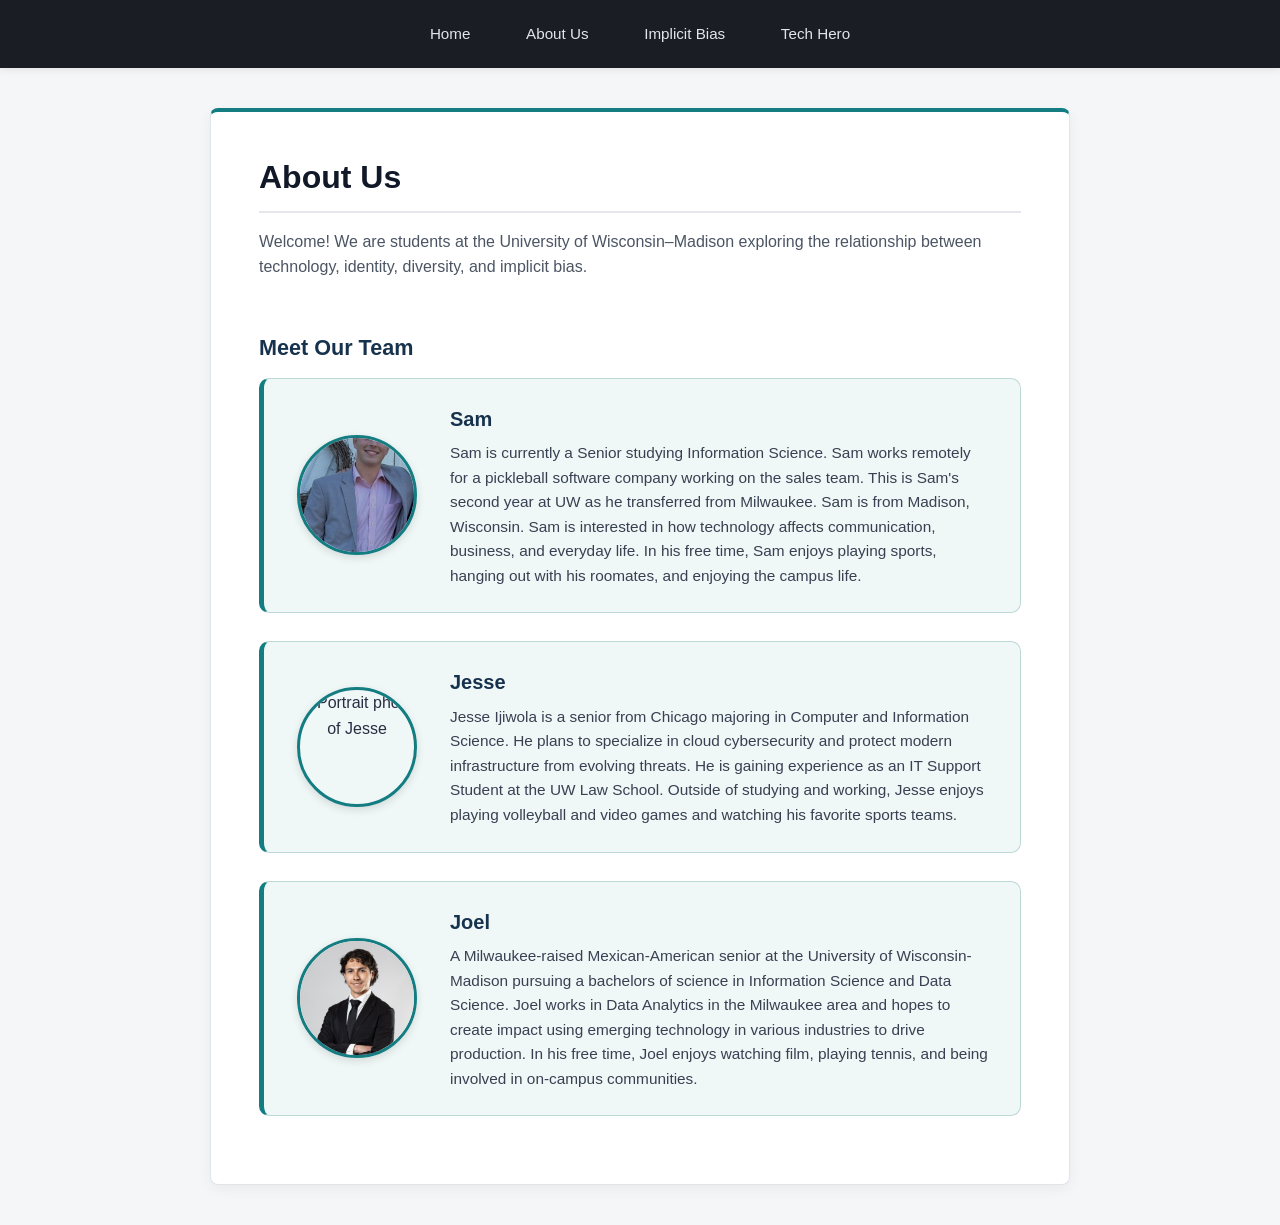
==== about.html @ e71fb079 "Update about.html" ====
<!DOCTYPE html>
<html lang="en">

<head>
    <meta charset="UTF-8">
    <meta name="viewport" content="width=device-width, initial-scale=1.0">
    <title>About Us</title>
    <link rel="stylesheet" href="stylepage.css">
</head>

<body>

    <nav>
        <a href="index.html">Home</a>
        <a href="about.html">About Us</a>
        <a href="implicitbias.html">Implicit Bias</a>
        <a href="techhero.html">Tech Hero</a>
    </nav>

    <main>
        <h1>About Us</h1>

        <p>
            Welcome! We are students at the University of Wisconsin–Madison
            exploring the relationship between technology, identity, diversity,
            and implicit bias.
        </p>

        <h2>Meet Our Team</h2>
        <div class="team-member">
            <div class="member-avatar">
                <img src="image0.png" alt="Portrait photo of Sam" class="circle-portrait">
            </div>
            <div class="member-info">
                <h3>Sam</h3>
                <p>
                    Sam is currently a Senior studying Information Science. Sam works remotely for a pickleball software company working on
                    the sales team. This is Sam's second year at UW as he transferred from Milwaukee. Sam is from Madison, Wisconsin. 
                    Sam is interested in how technology affects communication, business, and everyday life. 
                    In his free time, Sam enjoys playing sports, hanging out with his roomates, and enjoying the campus life.
                </p>
            </div>
        </div>
        <div class="team-member">
            <div class="member-avatar">
                <img src="9E4DBF90-C9C1-4EF2-965C-BADDD3F4612....png" alt="Portrait photo of Jesse" class="circle-portrait">
            </div>
            <div class="member-info">
                <h3>Jesse</h3>
                <p>
                    Jesse Ijiwola is a senior from Chicago majoring in Computer and Information Science. 
                    He plans to specialize in cloud cybersecurity and protect modern infrastructure from evolving threats. 
                    He is gaining experience as an IT Support Student at the UW Law School. 
                    Outside of studying and working, Jesse enjoys playing volleyball and video games and watching his favorite sports teams.
                </p>
            </div>
        </div>
            
        <div class="team-member">
            <div class="member-avatar">
                <img src="image1.jpeg" alt="Portrait photo of Joel" class="circle-portrait">
            </div>
            <div class="member-info">
                <h3>Joel</h3>
                <p>
                    A Milwaukee-raised Mexican-American senior at the University of Wisconsin-Madison pursuing a bachelors of science in 
                    Information Science and Data Science. Joel works in Data Analytics in the Milwaukee area and 
                    hopes to create impact using emerging technology in various industries to drive production.  
                    In his free time, Joel enjoys watching film, playing tennis, and being involved in on-campus communities. 
                </p>
            </div>
        </div>

    </main>

</body>
  <!--
    ABOUT US PAGE
    Author: Sam

    This page introduces the members of our LIS 500 project group.
    It includes a short biography for each group member describing
    their academic background, interests, and experience.
-->
</html>
---- stylepage.css ----
/* 
FIRST ITERATION
The purpose of the stylesheet is to give every page in the project a consistent look to avoid using inline CSS. 
I chose a whitish backdrop and card containers, with a dark header navigation bar that stands out. When it comes to our font and color choices, 
I ran them through the WAVE accessibility extension to be certain we are in compliance with WCAG AA guidelines. I used high-contrast text 
which is essential whether it is on the dark header or the white of the cards. For a responsive design, the main container is built 
with fluid image sizing, margins and proportional maximum widths so it will hold up on any screen. All navigation links have been given 
clear hover transitions and focus indicators for the benefit of keyboard and screen-reader users. JI */

/*
SECOND ITERATION
AFter hearing feedback on our site from classmates and peers, I updated the shared stylesheet by adding a consistent teal and navy color palette, improving heading and link colors, 
adding accent borders to section cards, and enhancing hover effects. These changes make the site more visually engaging and cohesive 
while maintaining the existing professional, accessible, and responsive design. JI */

:root {
    --accent-color: #147d82;
    --accent-dark: #17324d;
    --accent-light: #f0f7f7;
}

/* Global Reset */
* {
    box-sizing: border-box;
    margin: 0;
    padding: 0;
}

body {
    font-family: -apple-system, BlinkMacSystemFont, "Segoe UI", Roboto, Helvetica, Arial, sans-serif;
    line-height: 1.6;
    color: #2b2d42;
    background-color: #f4f6f8;
    min-height: 100vh;
    display: flex;
    flex-direction: column;
}

/* Navigation Bar */
nav {
    background-color: #1a1e24;
    padding: 1rem 1.5rem;
    text-align: center;
    box-shadow: 0 2px 8px rgba(0, 0, 0, 0.08);
}

nav a {
    color: #e0e6ed;
    text-decoration: none;
    font-weight: 500;
    font-size: 0.95rem;
    margin: 0 1rem;
    padding: 0.35rem 0.6rem;
    border-radius: 4px;
    transition: all 0.2s ease-in-out;
    display: inline-block;
}

nav a:hover,
nav a:focus {
    color: #ffffff;
    background-color: rgba(255, 255, 255, 0.15);
    outline: 2px solid var(--accent-color);
    outline-offset: 2px;
}

/* Containers */
main {
    display: flex;
    flex-direction: column;
    max-width: 860px;
    width: 90%;
    margin: 2.5rem auto;
    background-color: #ffffff;
    padding: 2.5rem 3rem;
    border-radius: 8px;
    box-shadow: 0 4px 14px rgba(0, 0, 0, 0.05);
    border: 1px solid #e1e4e8;
    border-top: 4px solid var(--accent-color);
    flex: 1;
}

/* Headings */
h1 {
    font-size: 2rem;
    color: #111827;
    margin-bottom: 1rem;
    font-weight: 700;
    border-bottom: 2px solid #e5e7eb;
    padding-bottom: 0.5rem;
}

h2 {
    font-size: 1.35rem;
    color: var(--accent-dark);
    margin-top: 2rem;
    margin-bottom: 0.75rem;
    font-weight: 600;
}

h3 {
    font-size: 1.1rem;
    color: var(--accent-color);
    margin-top: 1.25rem;
    margin-bottom: 0.4rem;
}

/* Paragraphs */
p {
    margin-bottom: 1.2rem;
    color: #4b5563;
    font-size: 1rem;
}

/* Links */
main a {
    color: var(--accent-color);
    text-decoration: none;
    font-weight: 600;
}

main a:hover,
main a:focus {
    color: var(--accent-dark);
    text-decoration: underline;
}

/* In-Page Quick Jump Links */
.section-links a {
    margin-right: 25px;
}

/* Section Boxes */
section {
    background-color: var(--accent-light);
    border: 1px solid #e1e4e8;
    border-left: 4px solid var(--accent-color);
    border-radius: 6px;
    padding: 1.25rem 1.5rem;
    margin-bottom: 1.25rem;
    transition: all 0.25s ease;
}

section:hover {
    border-color: var(--accent-color);
    transform: translateY(-2px);
    box-shadow: 0 6px 12px rgba(0, 0, 0, 0.06);
}

/* Team Member Cards (About Us Side-by-Side Flex) */
.team-member {
    display: flex;
    flex-direction: row;
    align-items: center;
    gap: 1.75rem;
    width: 100%;
    background-color: var(--accent-light);
    border: 1px solid #bcd9d7;
    border-left: 5px solid var(--accent-color);
    border-radius: 10px;
    padding: 1.5rem 1.75rem;
    margin-bottom: 1.75rem;
    box-sizing: border-box;
    transition: all 0.25s ease;
}

.team-member:hover {
    transform: translateY(-2px);
    box-shadow: 0 6px 14px rgba(0, 0, 0, 0.08);
}

.member-avatar {
    flex: 0 0 130px;
    width: 130px;
    text-align: center;
}

.circle-portrait {
    width: 120px;
    height: 120px;
    border-radius: 50%;
    object-fit: cover;
    border: 3px solid var(--accent-color);
    box-shadow: 0 3px 8px rgba(0, 0, 0, 0.12);
    display: block;
    margin: 0 auto;
}

.member-info {
    flex: 1;
}

.member-info h3 {
    margin-top: 0;
    margin-bottom: 0.4rem;
    font-size: 1.25rem;
    color: var(--accent-dark);
}

.member-info p {
    margin-bottom: 0;
    color: #374151;
    font-size: 0.96rem;
    line-height: 1.6;
}

/* Lists */
ul {
    margin: 0.75rem 0 1.5rem 1.5rem;
    color: #4b5563;
}

li {
    margin-bottom: 0.4rem;
}

/* Images & Media */
img, .hero-image, .research-image, .preview-image {
    max-width: 100%;
    height: auto;
    border-radius: 6px;
    display: block;
    margin: 1.25rem auto;
    border: 1px solid #e5e7eb;
}

figure {
    margin: 1.5rem 0;
}

figcaption {
    font-size: 0.85rem;
    color: #6b7280;
    margin-top: 0.4rem;
    font-style: italic;
}

/* Footer */
footer {
    text-align: center;
    padding: 1.5rem 1rem;
    font-size: 0.85rem;
    color: #6b7280;
    border-top: 1px solid #e5e7eb;
    background-color: #ffffff;
    margin-top: auto;
}

/* Original Implicit Bias Visual */
.bias-visual {
    margin: 30px auto;
    padding: 25px;
    background-color: var(--accent-light);
    border-radius: 14px;
    border: 2px solid var(--accent-color);
    text-align: center;
    max-width: 850px;
    box-sizing: border-box;
}

.bias-visual h2 {
    color: var(--accent-dark);
    margin-bottom: 22px;
}

.bias-steps {
    display: grid;
    grid-template-columns: repeat(2, 1fr);
    gap: 15px;
}

.bias-step {
    background: #ffffff;
    padding: 20px 12px;
    border-radius: 10px;
    border: 1px solid #bcd9d7;
}

.step-number {
    display: inline-flex;
    align-items: center;
    justify-content: center;
    width: 38px;
    height: 38px;
    border-radius: 50%;
    background-color: var(--accent-color);
    color: #ffffff;
    font-weight: bold;
    margin-bottom: 10px;
}

.bias-step h3 {
    color: var(--accent-dark);
    margin: 8px 0;
    font-size: 1.05rem;
}

.bias-step p {
    font-size: 0.9rem;
    margin: 0;
}

.bias-visual figcaption {
    margin-top: 20px;
    font-size: 0.85rem;
    color: #445566;
    font-style: italic;
}

/* Mobile-friendly Responsive Rules */
@media (max-width: 650px) {
    main {
        padding: 1.5rem;
    }

    .team-member {
        flex-direction: column;
        text-align: center;
        gap: 1rem;
        padding: 1.25rem;
    }

    .bias-steps {
        grid-template-columns: 1fr;
    }
}
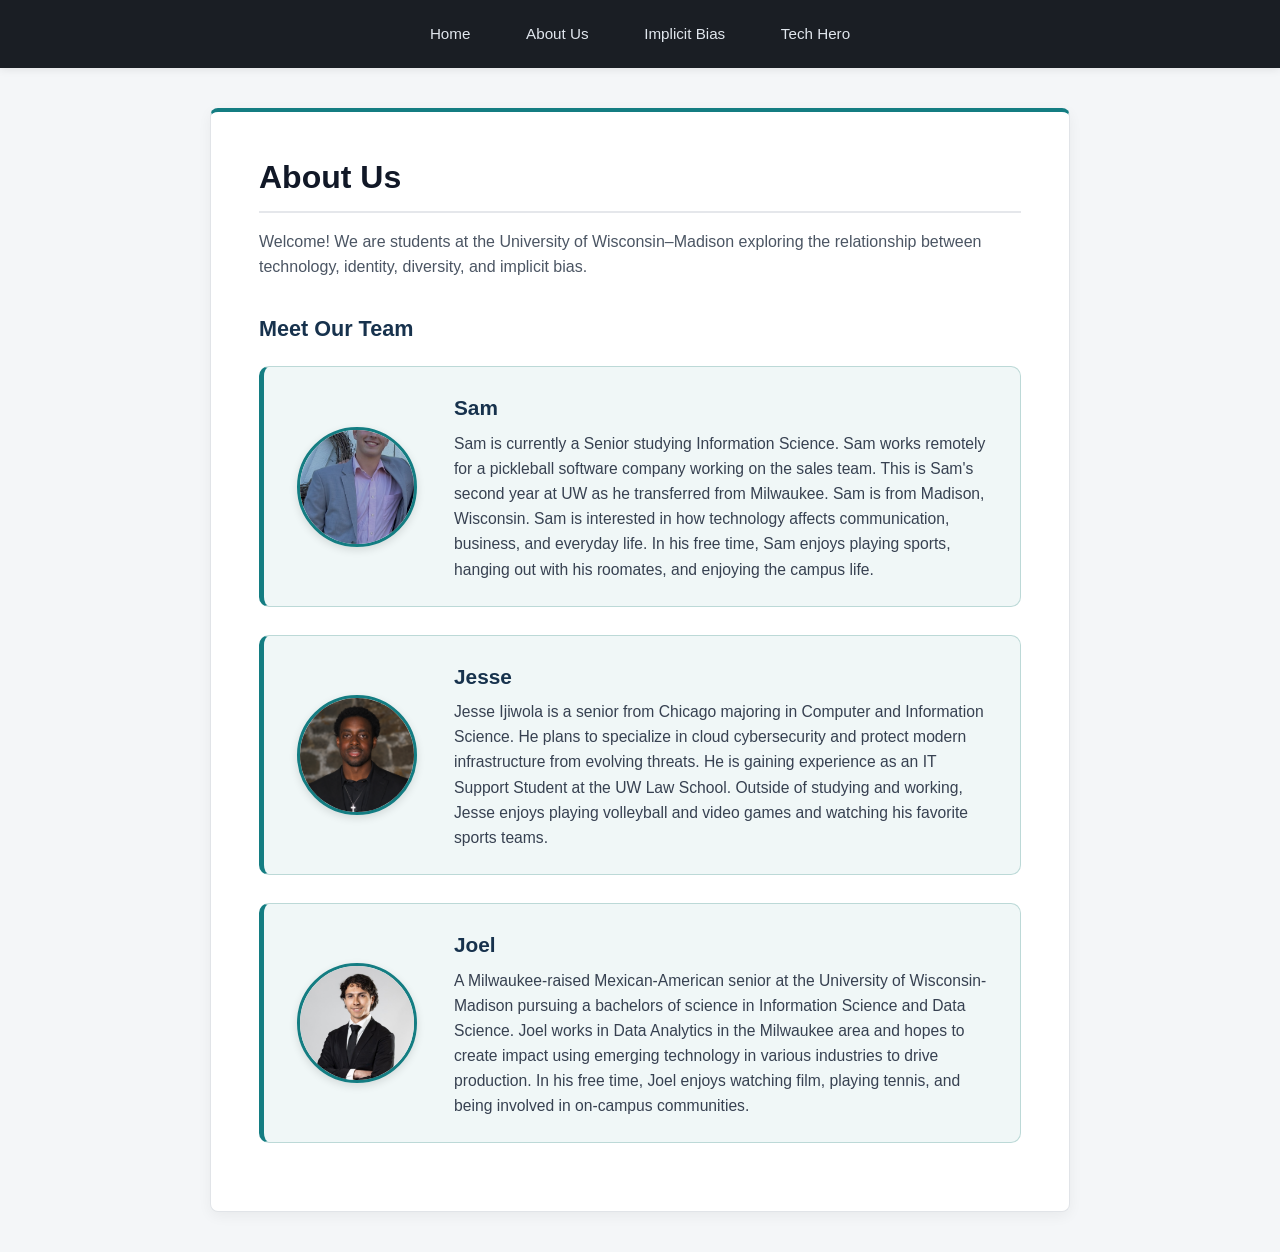
==== commit bbcef06e: "Update about.html" ====
--- a/about.html
+++ b/about.html
@@ -43,7 +43,7 @@
         </div>
         <div class="team-member">
             <div class="member-avatar">
-                <img src="9E4DBF90-C9C1-4EF2-965C-BADDD3F4612....png" alt="Portrait photo of Jesse" class="circle-portrait">
+                <img src="image2.png" alt="Portrait photo of Jesse" class="circle-portrait">
             </div>
             <div class="member-info">
                 <h3>Jesse</h3>
--- a/stylepage.css
+++ b/stylepage.css
@@ -64,10 +64,9 @@
     outline-offset: 2px;
 }
 
-/* Containers */
+/* Main Container: Explicitly stacks all child sections vertically */
 main {
-    display: flex;
-    flex-direction: column;
+    display: block;             /* Eliminates flex squishing across child cards */
     max-width: 860px;
     width: 90%;
     margin: 2.5rem auto;
@@ -94,14 +93,14 @@
     font-size: 1.35rem;
     color: var(--accent-dark);
     margin-top: 2rem;
-    margin-bottom: 0.75rem;
+    margin-bottom: 1.25rem;
     font-weight: 600;
 }
 
 h3 {
-    font-size: 1.1rem;
-    color: var(--accent-color);
-    margin-top: 1.25rem;
+    font-size: 1.15rem;
+    color: var(--accent-dark);
+    margin-top: 0;
     margin-bottom: 0.4rem;
 }
 
@@ -137,7 +136,7 @@
     border-left: 4px solid var(--accent-color);
     border-radius: 6px;
     padding: 1.25rem 1.5rem;
-    margin-bottom: 1.25rem;
+    margin-bottom: 1.5rem;
     transition: all 0.25s ease;
 }
 
@@ -147,21 +146,21 @@
     box-shadow: 0 6px 12px rgba(0, 0, 0, 0.06);
 }
 
-/* Team Member Cards (About Us Side-by-Side Flex) */
+/* Team Member Cards (About Us) - Side-by-Side Flex, Full Width */
 .team-member {
     display: flex;
-    flex-direction: row;
+    flex-direction: row;        /* Photo on left, bio on right */
     align-items: center;
-    gap: 1.75rem;
-    width: 100%;
+    gap: 2rem;
+    width: 100%;                /* Full width of main, never squishes */
     background-color: var(--accent-light);
     border: 1px solid #bcd9d7;
     border-left: 5px solid var(--accent-color);
     border-radius: 10px;
     padding: 1.5rem 1.75rem;
-    margin-bottom: 1.75rem;
+    margin-bottom: 1.75rem;     /* Distinct vertical space between members */
     box-sizing: border-box;
-    transition: all 0.25s ease;
+    transition: transform 0.25s ease, box-shadow 0.25s ease;
 }
 
 .team-member:hover {
@@ -170,7 +169,7 @@
 }
 
 .member-avatar {
-    flex: 0 0 130px;
+    flex: 0 0 130px;            /* Fixed width column so portrait never squishes */
     width: 130px;
     text-align: center;
 }
@@ -178,8 +177,8 @@
 .circle-portrait {
     width: 120px;
     height: 120px;
-    border-radius: 50%;
-    object-fit: cover;
+    border-radius: 50%;         /* Perfect circle */
+    object-fit: cover;          /* Prevents stretching or distortion */
     border: 3px solid var(--accent-color);
     box-shadow: 0 3px 8px rgba(0, 0, 0, 0.12);
     display: block;
@@ -187,20 +186,20 @@
 }
 
 .member-info {
-    flex: 1;
+    flex: 1;                    /* Fills the remainder of the horizontal card */
 }
 
 .member-info h3 {
     margin-top: 0;
     margin-bottom: 0.4rem;
-    font-size: 1.25rem;
+    font-size: 1.3rem;
     color: var(--accent-dark);
 }
 
 .member-info p {
     margin-bottom: 0;
     color: #374151;
-    font-size: 0.96rem;
+    font-size: 0.98rem;
     line-height: 1.6;
 }
 
@@ -214,7 +213,7 @@
     margin-bottom: 0.4rem;
 }
 
-/* Images & Media */
+/* Media & Images */
 img, .hero-image, .research-image, .preview-image {
     max-width: 100%;
     height: auto;
@@ -307,7 +306,7 @@
     font-style: italic;
 }
 
-/* Mobile-friendly Responsive Rules */
+/* Mobile Responsive Collapse */
 @media (max-width: 650px) {
     main {
         padding: 1.5rem;
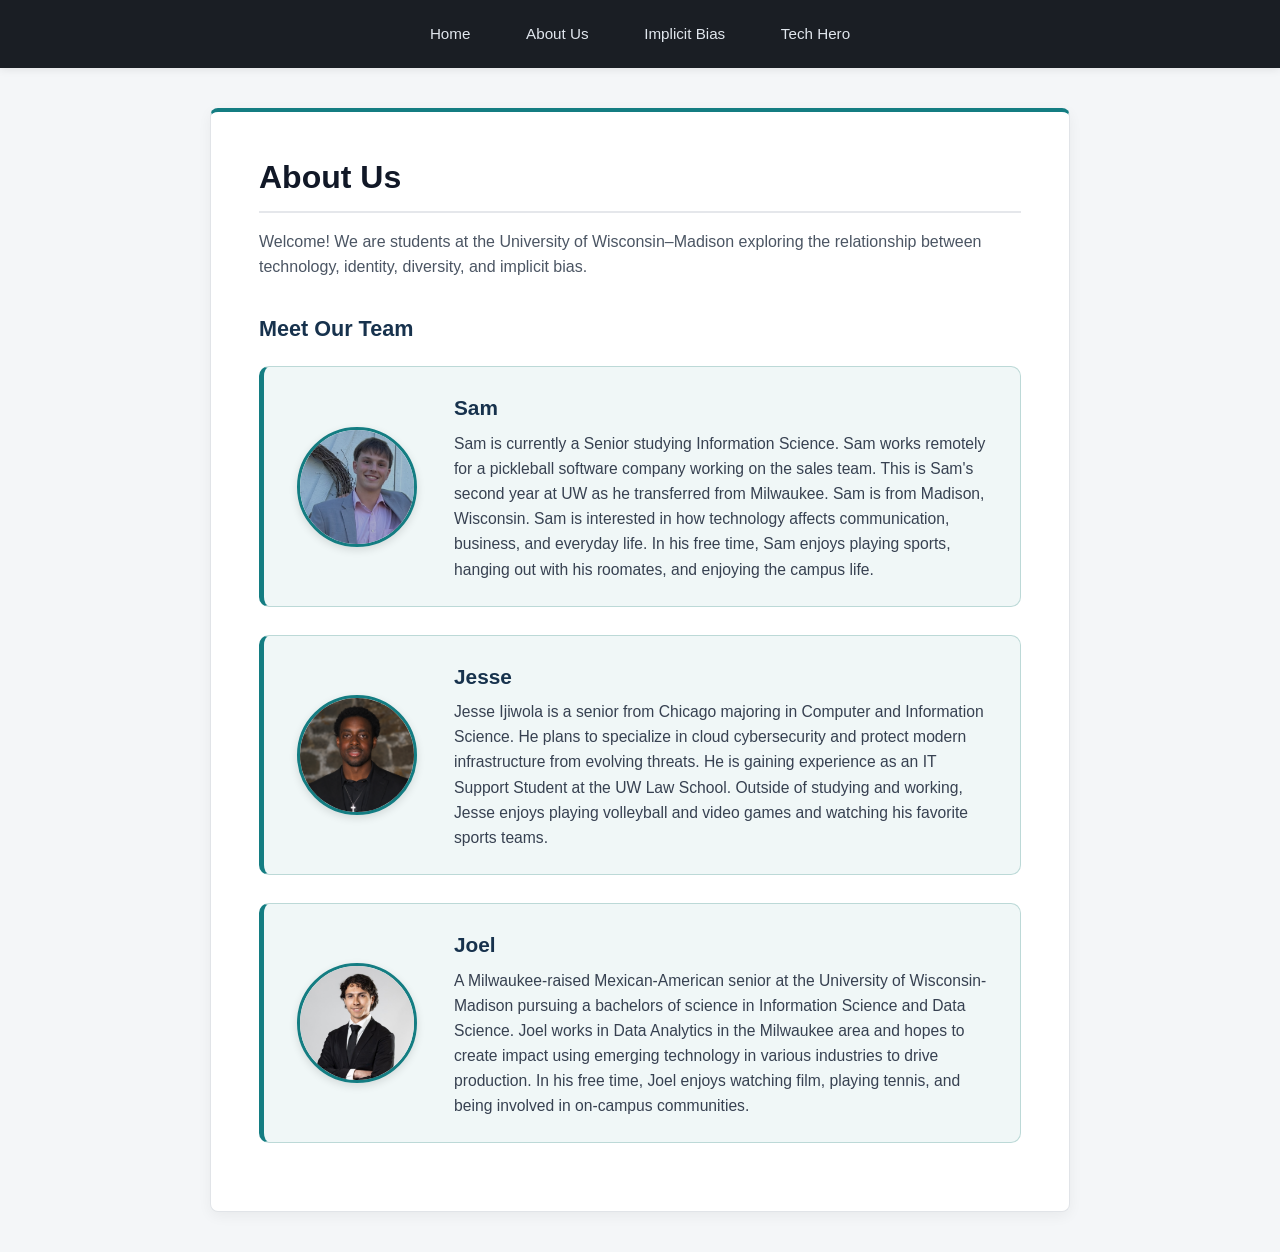
==== commit 3fae50d7: "Update about.html" ====
--- a/about.html
+++ b/about.html
@@ -29,7 +29,7 @@
         <h2>Meet Our Team</h2>
         <div class="team-member">
             <div class="member-avatar">
-                <img src="image0.png" alt="Portrait photo of Sam" class="circle-portrait">
+                <img src="image0.png" alt="Portrait photo of Sam" class="circle-portrait sam-img">
             </div>
             <div class="member-info">
                 <h3>Sam</h3>
--- a/stylepage.css
+++ b/stylepage.css
@@ -169,7 +169,7 @@
 }
 
 .member-avatar {
-    flex: 0 0 130px;            /* Fixed width column so portrait never squishes */
+    flex: 0 0 130px;           
     width: 130px;
     text-align: center;
 }
@@ -177,16 +177,20 @@
 .circle-portrait {
     width: 120px;
     height: 120px;
-    border-radius: 50%;         /* Perfect circle */
-    object-fit: cover;          /* Prevents stretching or distortion */
+    border-radius: 50%;       
+    object-fit: cover;          
     border: 3px solid var(--accent-color);
     box-shadow: 0 3px 8px rgba(0, 0, 0, 0.12);
     display: block;
     margin: 0 auto;
 }
 
+.sam-img {
+    object-position: top center;
+}
+
 .member-info {
-    flex: 1;                    /* Fills the remainder of the horizontal card */
+    flex: 1;                   
 }
 
 .member-info h3 {
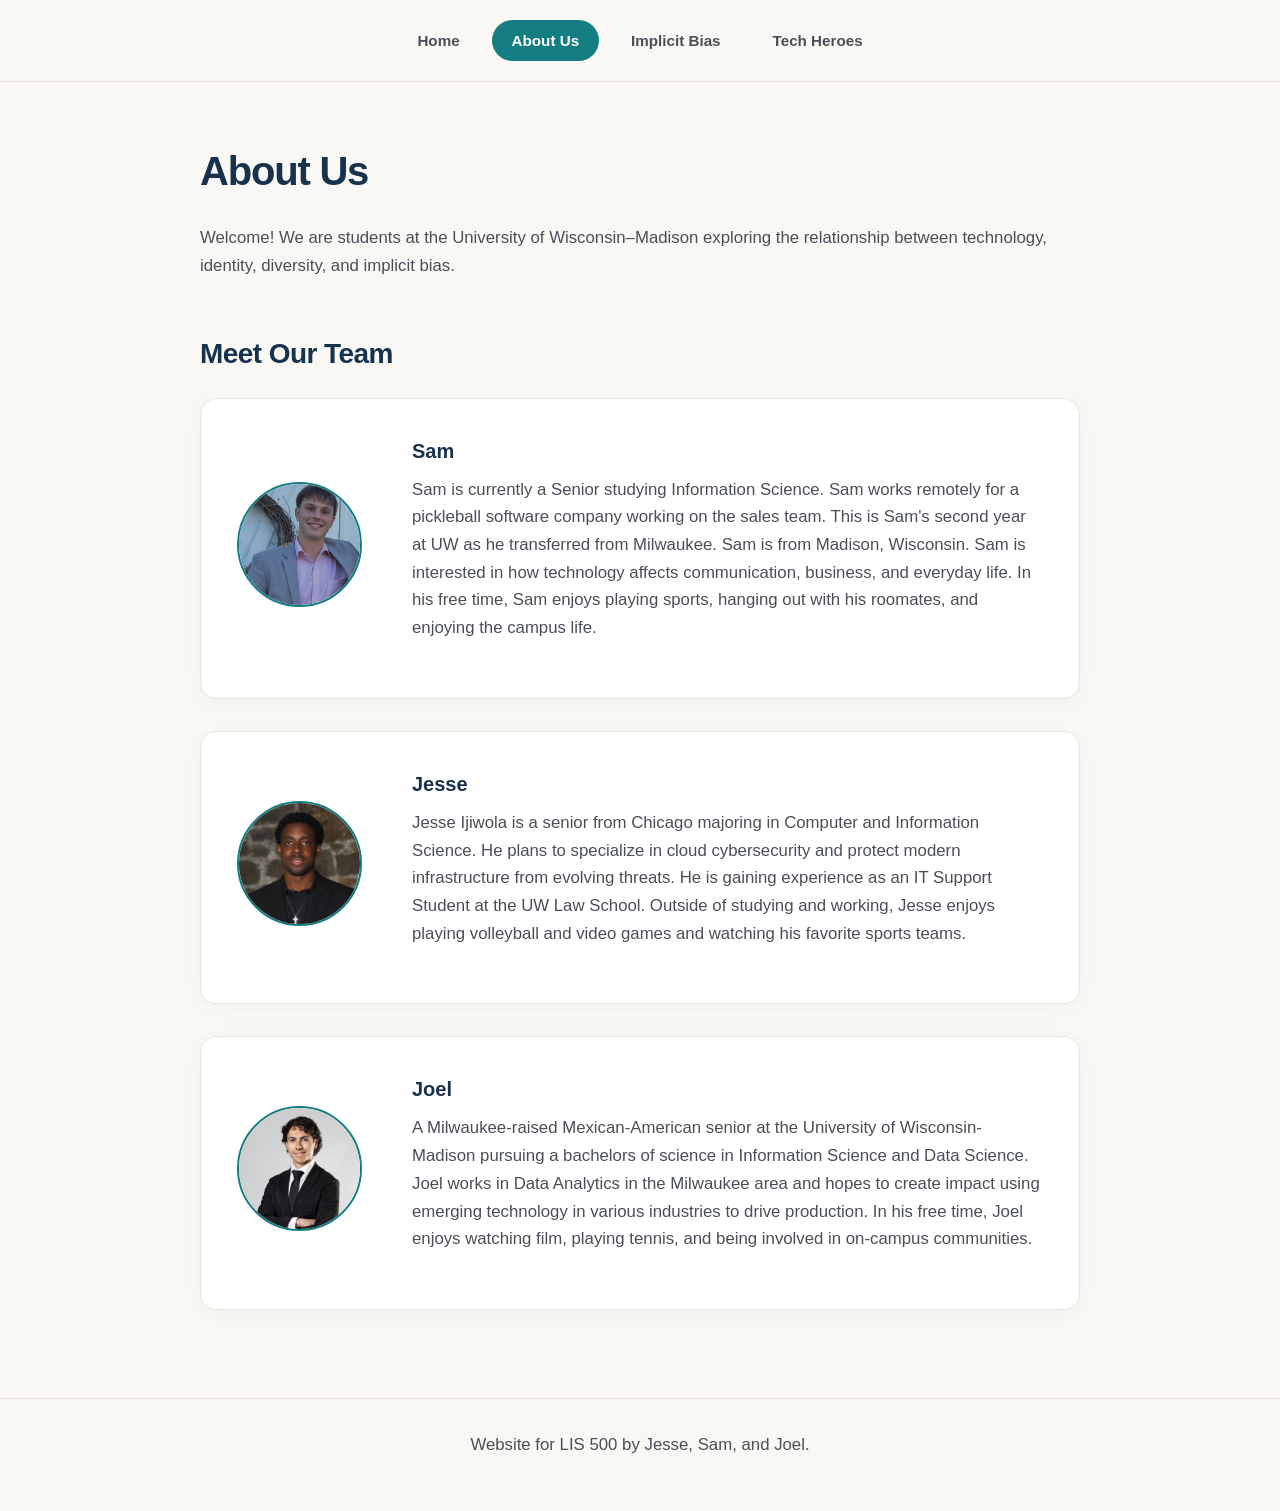
==== commit 186c3cfc: "Add files via upload" ====
--- a/about.html
+++ b/about.html
@@ -10,11 +10,11 @@
 
 <body>
 
-    <nav>
+    <nav aria-label="Main navigation">
         <a href="index.html">Home</a>
-        <a href="about.html">About Us</a>
+        <a href="about.html" aria-current="page">About Us</a>
         <a href="implicitbias.html">Implicit Bias</a>
-        <a href="techhero.html">Tech Hero</a>
+        <a href="techhero.html">Tech Heroes</a>
     </nav>
 
     <main>
@@ -27,6 +27,7 @@
         </p>
 
         <h2>Meet Our Team</h2>
+
         <div class="team-member">
             <div class="member-avatar">
                 <img src="image0.png" alt="Portrait photo of Sam" class="circle-portrait sam-img">
@@ -41,6 +42,7 @@
                 </p>
             </div>
         </div>
+
         <div class="team-member">
             <div class="member-avatar">
                 <img src="image2.png" alt="Portrait photo of Jesse" class="circle-portrait">
@@ -73,13 +75,26 @@
 
     </main>
 
-</body>
-  <!--
+      <footer>
+        <p>Website for LIS 500 by Jesse, Sam, and Joel.</p>
+    </footer>
+
+    <!--
     ABOUT US PAGE
     Author: Sam
 
     This page introduces the members of our LIS 500 project group.
     It includes a short biography for each group member describing
     their academic background, interests, and experience.
--->
-</html>
+
+    Word Count Update & Accessibility Note [JI]
+    I structured the roster layout using semantic HTML5 elements including nav, main, 
+    and article containers to provide an accessible document hierarchy for screen readers. 
+    The layout uses CSS Flexbox with column stacking on the main container so each member card 
+    spans full width down the page, while keeping the circular image anchored to the left of the bio 
+    text. All images have descriptive alt text to meet WCAG AA accessibility standards when scanned 
+    with the WAVE tool. On mobile viewports, responsive media queries collapse each card into a centered 
+    single-column layout so no text or images clip. JI
+    -->
+</body>
+</html>
--- a/stylepage.css
+++ b/stylepage.css
@@ -7,19 +7,32 @@
 with fluid image sizing, margins and proportional maximum widths so it will hold up on any screen. All navigation links have been given 
 clear hover transitions and focus indicators for the benefit of keyboard and screen-reader users. JI */
 
-/*
+/* 
 SECOND ITERATION
-AFter hearing feedback on our site from classmates and peers, I updated the shared stylesheet by adding a consistent teal and navy color palette, improving heading and link colors, 
-adding accent borders to section cards, and enhancing hover effects. These changes make the site more visually engaging and cohesive 
-while maintaining the existing professional, accessible, and responsive design. JI */
+For the final iteration, I incoroprated the feedback I received from my TA and peers. I have redesigned the site’s visual identity to be more creative and interactive.
+Using the Advee site as inspiration, I implemented a cream sandish and navy/black color scheme. I have structured the interface using a sand background
+together with white content cards and thin, but noticibale borders to provide division between contnent blocks. I used teal and navy colors as focused interactive elements 
+in navigation pills, image borders, and category tags. All fonts and typography is modern. And again, for a responsive design, the main container is built 
+with fluid image sizing, margins and proportional maximum widths so it will hold up on any screen. All navigation links have been given 
+clear hover transitions and focus indicators for the benefit of keyboard and screen-reader users. Using the WAVE accessibility extension, I have ensured compliance with WCAG AA guidelines. JI */
+
 
 :root {
-    --accent-color: #147d82;
-    --accent-dark: #17324d;
-    --accent-light: #f0f7f7;
-}
-
-/* Global Reset */
+    --bg-page: #faf8f5;             
+    --bg-card: #ffffff;                    
+    
+    --text-main: #111317;          
+    --text-body: #4a4f57;           
+    
+    --accent-teal: #147d82;         
+    --accent-navy: #17324d;         
+    --accent-light: #eef6f6;        
+    
+    --divider: #eae5dc;
+    --radius-of-pill: 9999px;
+    --shadow-soft: 0 4px 20px -2px rgba(17, 19, 23, 0.04);
+}
+
 * {
     box-sizing: border-box;
     margin: 0;
@@ -27,303 +40,252 @@
 }
 
 body {
-    font-family: -apple-system, BlinkMacSystemFont, "Segoe UI", Roboto, Helvetica, Arial, sans-serif;
-    line-height: 1.6;
-    color: #2b2d42;
-    background-color: #f4f6f8;
+    font-family: 'Plus Jakarta Sans', -apple-system, BlinkMacSystemFont, sans-serif;
+    line-height: 1.65;
+    color: var(--text-main);
+    background-color: var(--bg-page);
     min-height: 100vh;
     display: flex;
     flex-direction: column;
 }
 
-/* Navigation Bar */
+/* Nav Bar */
 nav {
-    background-color: #1a1e24;
-    padding: 1rem 1.5rem;
-    text-align: center;
-    box-shadow: 0 2px 8px rgba(0, 0, 0, 0.08);
+    background-color: var(--bg-page);
+    border-bottom: 1px solid var(--divider);
+    padding: 1.25rem 2rem;
+    display: flex;
+    justify-content: center;
+    gap: 0.75rem;
+    position: sticky;
+    top: 0;
+    z-index: 100;
 }
 
 nav a {
-    color: #e0e6ed;
+    color: var(--text-body);
     text-decoration: none;
-    font-weight: 500;
+    font-weight: 600;
     font-size: 0.95rem;
-    margin: 0 1rem;
-    padding: 0.35rem 0.6rem;
-    border-radius: 4px;
-    transition: all 0.2s ease-in-out;
-    display: inline-block;
-}
-
-nav a:hover,
-nav a:focus {
+    padding: 0.5rem 1.25rem;
+    border-radius: var(--radius-of-pill);
+    transition: all 0.2s ease;
+}
+
+nav a:hover {
+    background-color: var(--bg-card);
+    color: var(--text-main);
+}
+
+nav a[aria-current="page"] {
+    background-color: var(--accent-teal);
     color: #ffffff;
-    background-color: rgba(255, 255, 255, 0.15);
-    outline: 2px solid var(--accent-color);
-    outline-offset: 2px;
-}
-
-/* Main Container: Explicitly stacks all child sections vertically */
+}
+
+/* Main Layout */
 main {
-    display: block;             /* Eliminates flex squishing across child cards */
-    max-width: 860px;
+    display: flex;
+    flex-direction: column;
+    max-width: 880px;
     width: 90%;
-    margin: 2.5rem auto;
-    background-color: #ffffff;
-    padding: 2.5rem 3rem;
-    border-radius: 8px;
-    box-shadow: 0 4px 14px rgba(0, 0, 0, 0.05);
-    border: 1px solid #e1e4e8;
-    border-top: 4px solid var(--accent-color);
+    margin: 3.5rem auto;
     flex: 1;
 }
 
-/* Headings */
 h1 {
-    font-size: 2rem;
-    color: #111827;
-    margin-bottom: 1rem;
+    font-size: 2.5rem;
+    font-weight: 800;
+    letter-spacing: -0.03em;
+    color: var(--accent-navy);
+    margin-bottom: 1.25rem;
+}
+
+h2 {
+    font-size: 1.75rem;
     font-weight: 700;
-    border-bottom: 2px solid #e5e7eb;
-    padding-bottom: 0.5rem;
-}
-
-h2 {
-    font-size: 1.35rem;
-    color: var(--accent-dark);
+    letter-spacing: -0.02em;
+    color: var(--accent-navy);
     margin-top: 2rem;
     margin-bottom: 1.25rem;
+}
+
+h3 {
+    font-size: 1.25rem;
+    color: var(--accent-navy);
+    margin-bottom: 0.5rem;
+}
+
+p {
+    font-size: 1.05rem;
+    color: var(--text-body);
+    margin-bottom: 1.25rem;
+}
+
+a {
+    color: var(--accent-teal);
     font-weight: 600;
 }
 
-h3 {
-    font-size: 1.15rem;
-    color: var(--accent-dark);
-    margin-top: 0;
-    margin-bottom: 0.4rem;
-}
-
-/* Paragraphs */
-p {
-    margin-bottom: 1.2rem;
-    color: #4b5563;
-    font-size: 1rem;
-}
-
-/* Links */
-main a {
-    color: var(--accent-color);
+a:hover {
+    color: var(--accent-navy);
+}
+
+/* Card Sections */
+section, 
+.team-member, 
+.hero-profile,
+.bias-visual {
+    background-color: var(--bg-card);
+    border: 1px solid var(--divider);
+    border-radius: 16px;
+    padding: 2.25rem;
+    margin-bottom: 2rem;
+    box-shadow: var(--shadow-soft);
+    transition: transform 0.2s ease, border-color 0.2s ease;
+}
+
+section:hover, 
+.team-member:hover, 
+.hero-profile:hover {
+    border-color: var(--accent-teal);
+    transform: translateY(-2px);
+}
+
+/* 5. Team Members */
+.team-member {
+    display: flex;
+    align-items: center;
+    gap: 2.5rem;
+}
+
+.member-avatar {
+    flex: 0 0 135px;
+}
+
+.circle-portrait {
+    width: 125px;
+    height: 125px;
+    border-radius: 50%;
+    object-fit: cover;
+    border: 2px solid var(--accent-teal);
+}
+
+.sam-img {
+    object-position: 50% 12%;
+}
+
+.member-info flex {
+    flex: 1;
+}
+
+/* 6. Tech Heroes */
+.hero-profile {
+    display: flex;
+    gap: 2.5rem;
+    align-items: center;
+}
+
+.hero-image-col {
+    flex: 0 0 200px;
+    text-align: center;
+}
+
+.hero-portrait {
+    width: 200px;
+    height: 200px;
+    object-fit: cover;
+    border-radius: 12px;
+    border: 1px solid var(--divider);
+    margin-bottom: 0.75rem;
+}
+
+.hero-badge {
+    background-color: var(--accent-light);
+    color: var(--accent-teal);
+    font-size: 0.75rem;
+    font-weight: 700;
+    text-transform: uppercase;
+    padding: 0.35rem 0.75rem;
+    border-radius: var(--radius-of-pill);
+}
+
+/* 7. Implicit Bias Resources */
+.section-links {
+    display: flex;
+    flex-wrap: wrap;
+    gap: 0.75rem;
+    margin-bottom: 2.5rem;
+    padding-bottom: 1.5rem;
+    border-bottom: 1px solid var(--divider);
+}
+
+.section-links a {
+    background-color: var(--bg-card);
+    border: 1px solid var(--divider);
+    color: var(--text-body);
+    padding: 0.5rem 1rem;
+    border-radius: var(--radius-of-pill);
     text-decoration: none;
-    font-weight: 600;
-}
-
-main a:hover,
-main a:focus {
-    color: var(--accent-dark);
-    text-decoration: underline;
-}
-
-/* In-Page Quick Jump Links */
-.section-links a {
-    margin-right: 25px;
-}
-
-/* Section Boxes */
-section {
-    background-color: var(--accent-light);
-    border: 1px solid #e1e4e8;
-    border-left: 4px solid var(--accent-color);
-    border-radius: 6px;
-    padding: 1.25rem 1.5rem;
-    margin-bottom: 1.5rem;
-    transition: all 0.25s ease;
-}
-
-section:hover {
-    border-color: var(--accent-color);
-    transform: translateY(-2px);
-    box-shadow: 0 6px 12px rgba(0, 0, 0, 0.06);
-}
-
-/* Team Member Cards (About Us) - Side-by-Side Flex, Full Width */
-.team-member {
-    display: flex;
-    flex-direction: row;        /* Photo on left, bio on right */
-    align-items: center;
-    gap: 2rem;
-    width: 100%;                /* Full width of main, never squishes */
-    background-color: var(--accent-light);
-    border: 1px solid #bcd9d7;
-    border-left: 5px solid var(--accent-color);
-    border-radius: 10px;
-    padding: 1.5rem 1.75rem;
-    margin-bottom: 1.75rem;     /* Distinct vertical space between members */
-    box-sizing: border-box;
-    transition: transform 0.25s ease, box-shadow 0.25s ease;
-}
-
-.team-member:hover {
-    transform: translateY(-2px);
-    box-shadow: 0 6px 14px rgba(0, 0, 0, 0.08);
-}
-
-.member-avatar {
-    flex: 0 0 130px;           
-    width: 130px;
-    text-align: center;
-}
-
-.circle-portrait {
-    width: 120px;
-    height: 120px;
-    border-radius: 50%;       
-    object-fit: cover;          
-    border: 3px solid var(--accent-color);
-    box-shadow: 0 3px 8px rgba(0, 0, 0, 0.12);
-    display: block;
-    margin: 0 auto;
-}
-
-.sam-img {
-    object-position: top center;
-}
-
-.member-info {
-    flex: 1;                   
-}
-
-.member-info h3 {
-    margin-top: 0;
-    margin-bottom: 0.4rem;
-    font-size: 1.3rem;
-    color: var(--accent-dark);
-}
-
-.member-info p {
-    margin-bottom: 0;
-    color: #374151;
-    font-size: 0.98rem;
-    line-height: 1.6;
-}
-
-/* Lists */
-ul {
-    margin: 0.75rem 0 1.5rem 1.5rem;
-    color: #4b5563;
-}
-
-li {
-    margin-bottom: 0.4rem;
-}
-
-/* Media & Images */
-img, .hero-image, .research-image, .preview-image {
-    max-width: 100%;
-    height: auto;
-    border-radius: 6px;
-    display: block;
-    margin: 1.25rem auto;
-    border: 1px solid #e5e7eb;
-}
-
-figure {
-    margin: 1.5rem 0;
-}
-
-figcaption {
-    font-size: 0.85rem;
-    color: #6b7280;
-    margin-top: 0.4rem;
-    font-style: italic;
-}
-
-/* Footer */
-footer {
-    text-align: center;
-    padding: 1.5rem 1rem;
-    font-size: 0.85rem;
-    color: #6b7280;
-    border-top: 1px solid #e5e7eb;
-    background-color: #ffffff;
-    margin-top: auto;
-}
-
-/* Original Implicit Bias Visual */
-.bias-visual {
-    margin: 30px auto;
-    padding: 25px;
-    background-color: var(--accent-light);
-    border-radius: 14px;
-    border: 2px solid var(--accent-color);
-    text-align: center;
-    max-width: 850px;
-    box-sizing: border-box;
-}
-
-.bias-visual h2 {
-    color: var(--accent-dark);
-    margin-bottom: 22px;
+    font-size: 0.9rem;
+}
+
+.section-links a:hover {
+    background-color: var(--accent-navy);
+    color: #ffffff;
+    border-color: var(--accent-navy);
 }
 
 .bias-steps {
     display: grid;
     grid-template-columns: repeat(2, 1fr);
-    gap: 15px;
+    gap: 1.5rem;
 }
 
 .bias-step {
-    background: #ffffff;
-    padding: 20px 12px;
-    border-radius: 10px;
-    border: 1px solid #bcd9d7;
+    background-color: var(--bg-page);
+    border: 1px solid var(--divider);
+    border-radius: 12px;
+    padding: 1.5rem;
 }
 
 .step-number {
     display: inline-flex;
     align-items: center;
     justify-content: center;
-    width: 38px;
-    height: 38px;
+    width: 32px;
+    height: 32px;
+    background-color: var(--accent-navy);
+    color: #ffffff;
     border-radius: 50%;
-    background-color: var(--accent-color);
-    color: #ffffff;
-    font-weight: bold;
-    margin-bottom: 10px;
-}
-
-.bias-step h3 {
-    color: var(--accent-dark);
-    margin: 8px 0;
-    font-size: 1.05rem;
-}
-
-.bias-step p {
+    font-weight: 700;
+    margin-bottom: 0.75rem;
+}
+
+/* 8. Media & Footer */
+img {
+    max-width: 100%;
+    border-radius: 12px;
+}
+
+figcaption {
+    text-align: center;
     font-size: 0.9rem;
-    margin: 0;
-}
-
-.bias-visual figcaption {
-    margin-top: 20px;
-    font-size: 0.85rem;
-    color: #445566;
-    font-style: italic;
-}
-
-/* Mobile Responsive Collapse */
-@media (max-width: 650px) {
-    main {
-        padding: 1.5rem;
-    }
-
-    .team-member {
-        flex-direction: column;
-        text-align: center;
-        gap: 1rem;
-        padding: 1.25rem;
-    }
-
-    .bias-steps {
-        grid-template-columns: 1fr;
-    }
-}
+    color: var(--text-body);
+    margin-top: 0.5rem;
+}
+
+footer {
+    text-align: center;
+    padding: 2rem;
+    border-top: 1px solid var(--divider);
+    color: var(--text-body);
+    font-size: 0.9rem;
+}
+
+/* Fixes the weird issue where the header was turning gray*/
+#diagram p,
+#diagram ol,
+#diagram li,
+#diagram strong {
+    color: #4a4f57; 
+}
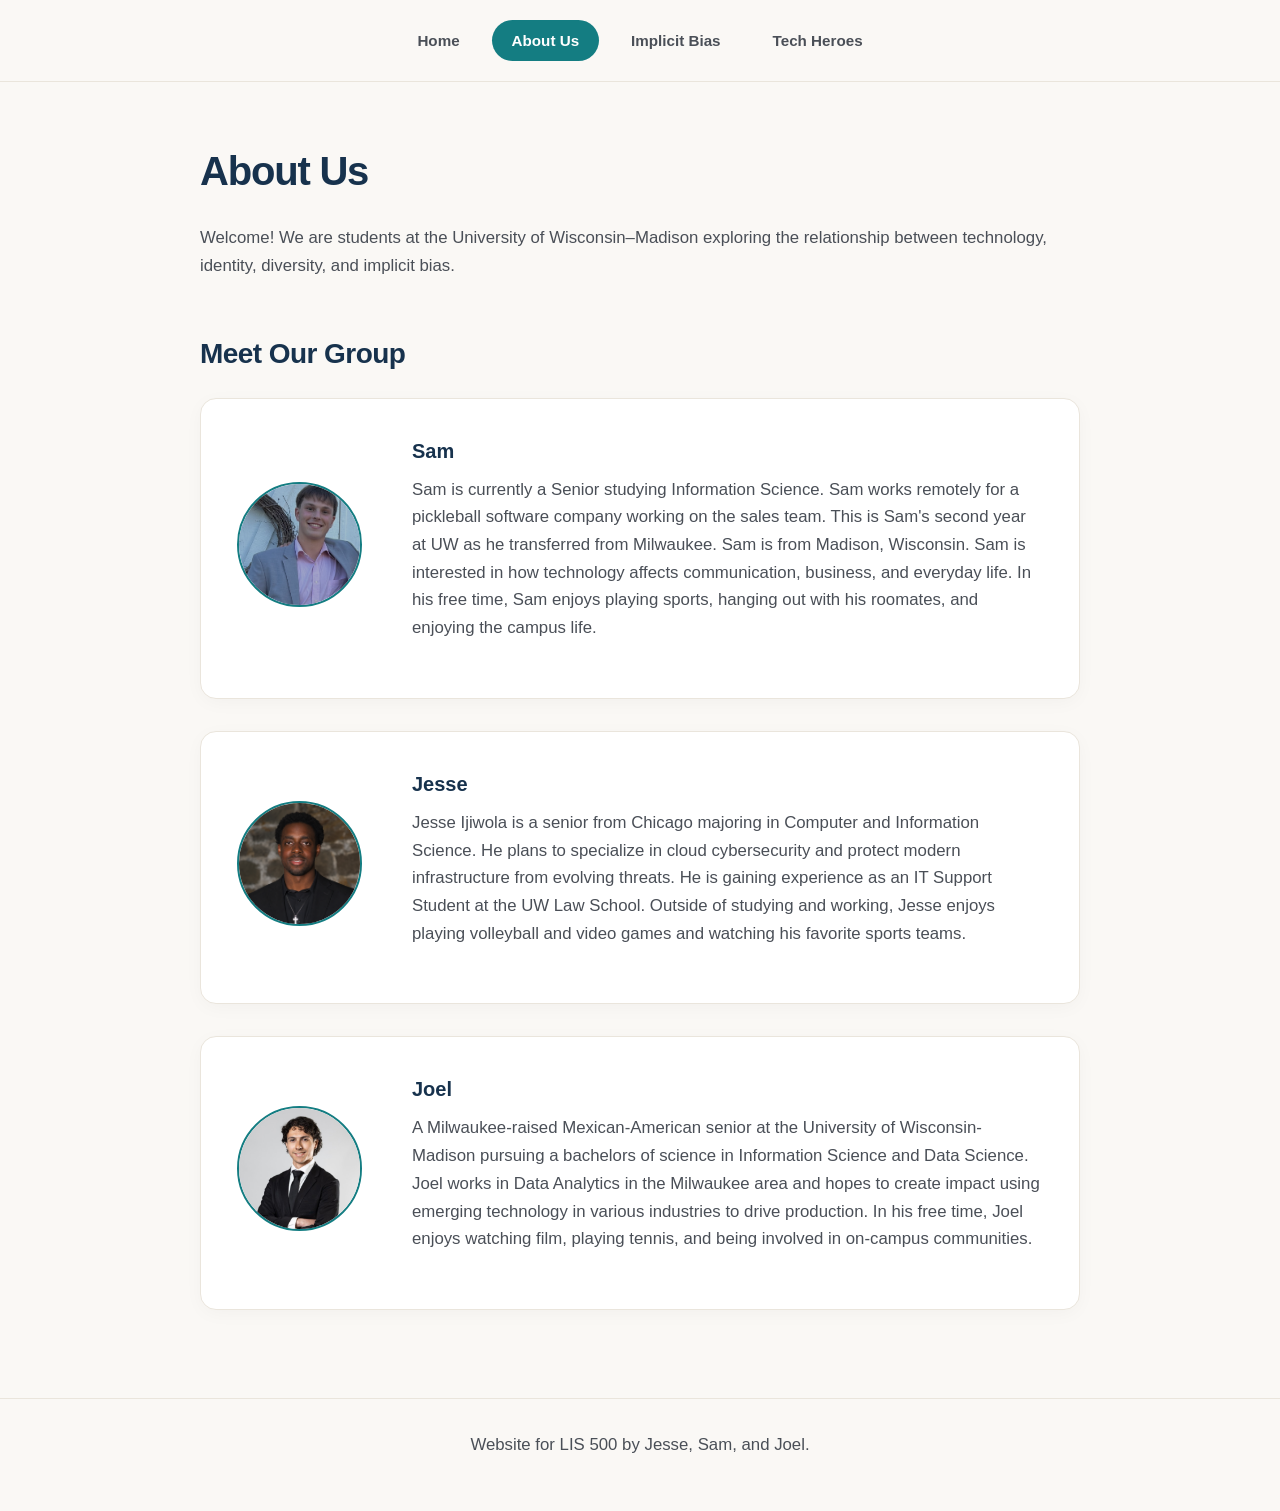
==== commit 0e721a6e: "Update about.html" ====
--- a/about.html
+++ b/about.html
@@ -26,7 +26,7 @@
             and implicit bias.
         </p>
 
-        <h2>Meet Our Team</h2>
+        <h2>Meet Our Group</h2>
 
         <div class="team-member">
             <div class="member-avatar">
@@ -81,20 +81,9 @@
 
     <!--
     ABOUT US PAGE
-    Author: Sam
-
     This page introduces the members of our LIS 500 project group.
     It includes a short biography for each group member describing
-    their academic background, interests, and experience.
-
-    Word Count Update & Accessibility Note [JI]
-    I structured the roster layout using semantic HTML5 elements including nav, main, 
-    and article containers to provide an accessible document hierarchy for screen readers. 
-    The layout uses CSS Flexbox with column stacking on the main container so each member card 
-    spans full width down the page, while keeping the circular image anchored to the left of the bio 
-    text. All images have descriptive alt text to meet WCAG AA accessibility standards when scanned 
-    with the WAVE tool. On mobile viewports, responsive media queries collapse each card into a centered 
-    single-column layout so no text or images clip. JI
+    their academic background, interests, and experience. SW
     -->
 </body>
-</html>+</html>
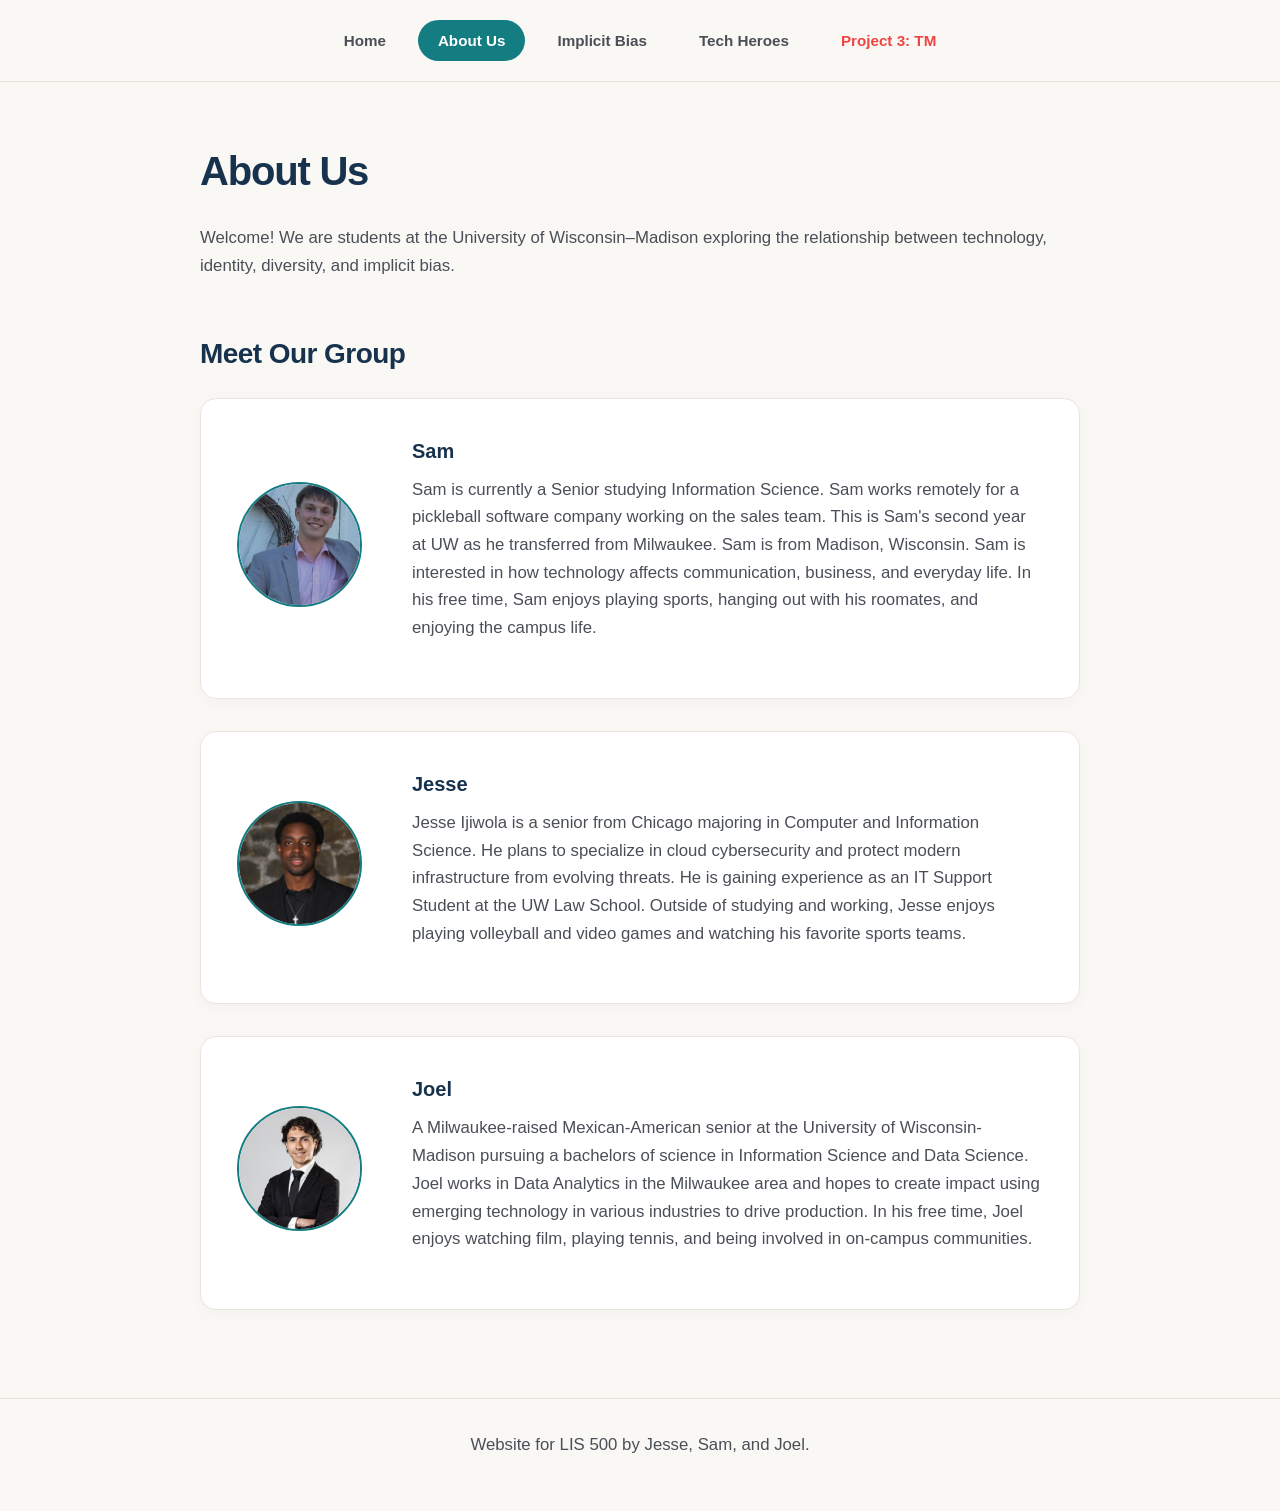
==== commit 276661f2: "updated htmls to shw project 3 link" ====
--- a/about.html
+++ b/about.html
@@ -15,6 +15,7 @@
         <a href="about.html" aria-current="page">About Us</a>
         <a href="implicitbias.html">Implicit Bias</a>
         <a href="techhero.html">Tech Heroes</a>
+        <a href="Project 3 ML/index_project3.html" style="color: #ef4444;">Project 3: TM</a>
     </nav>
 
     <main>
@@ -29,7 +30,7 @@
         <h2>Meet Our Group</h2>
 
         <div class="team-member">
-            <div class="member-avatar">
+            <div class="member-photo">
                 <img src="image0.png" alt="Portrait photo of Sam" class="circle-portrait sam-img">
             </div>
             <div class="member-info">
@@ -44,7 +45,7 @@
         </div>
 
         <div class="team-member">
-            <div class="member-avatar">
+            <div class="member-photo">
                 <img src="image2.png" alt="Portrait photo of Jesse" class="circle-portrait">
             </div>
             <div class="member-info">
@@ -59,7 +60,7 @@
         </div>
             
         <div class="team-member">
-            <div class="member-avatar">
+            <div class="member-photo">
                 <img src="image1.jpeg" alt="Portrait photo of Joel" class="circle-portrait">
             </div>
             <div class="member-info">
--- a/stylepage.css
+++ b/stylepage.css
@@ -158,7 +158,7 @@
     gap: 2.5rem;
 }
 
-.member-avatar {
+.member-photo {
     flex: 0 0 135px;
 }
 
@@ -261,7 +261,7 @@
     margin-bottom: 0.75rem;
 }
 
-/* 8. Media & Footer */
+/* Images */
 img {
     max-width: 100%;
     border-radius: 12px;
@@ -273,7 +273,7 @@
     color: var(--text-body);
     margin-top: 0.5rem;
 }
-
+/* Footer */
 footer {
     text-align: center;
     padding: 2rem;
@@ -288,4 +288,4 @@
 #diagram li,
 #diagram strong {
     color: #4a4f57; 
-}+}
